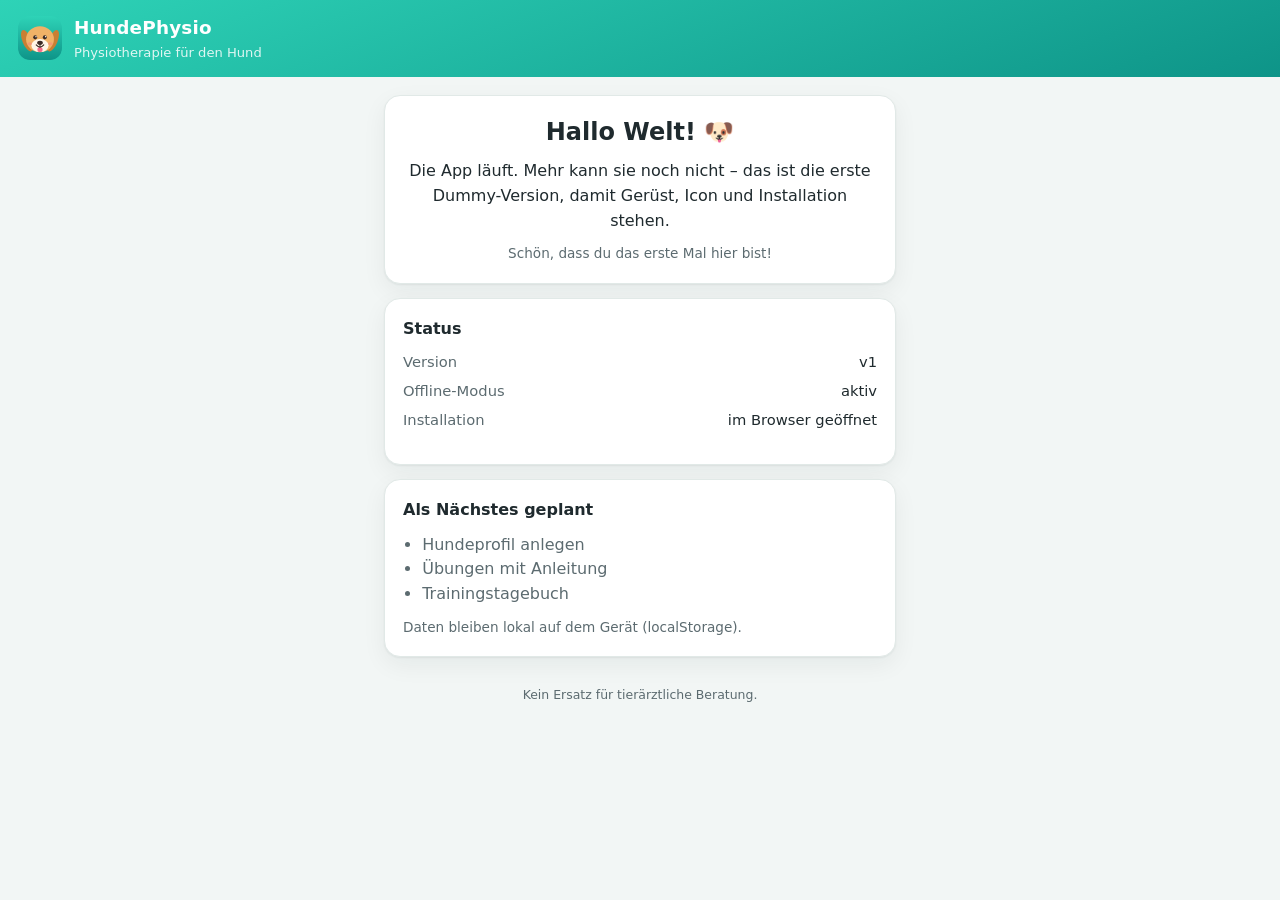
==== index.html @ 02b48627 "Erste Dummy-Version der HundePhysio-PWA Statische PWA ohne Build-Schritt: Hallo-Welt-Seite, Manifest" ====
<!doctype html>
<html lang="de">
<head>
  <meta charset="utf-8">
  <meta name="viewport" content="width=device-width, initial-scale=1, viewport-fit=cover">
  <title>HundePhysio</title>
  <meta name="description" content="Einfache App für die Physiotherapie mit Hund.">
  <meta name="theme-color" content="#0E9488">
  <link rel="manifest" href="manifest.webmanifest">
  <link rel="icon" href="icons/icon.svg" type="image/svg+xml">
  <link rel="icon" href="icons/favicon-32.png" sizes="32x32">
  <link rel="apple-touch-icon" href="icons/apple-touch-icon.png">
  <meta name="apple-mobile-web-app-capable" content="yes">
  <meta name="apple-mobile-web-app-status-bar-style" content="black-translucent">
  <meta name="apple-mobile-web-app-title" content="HundePhysio">
  <link rel="stylesheet" href="styles.css">
</head>
<body>
  <header class="topbar">
    <img class="logo" src="icons/icon.svg" width="44" height="44" alt="">
    <div>
      <h1>HundePhysio</h1>
      <p class="tagline">Physiotherapie für den Hund</p>
    </div>
    <span id="netz" class="badge" hidden>offline</span>
  </header>

  <main>
    <section class="card hero">
      <h2>Hallo&nbsp;Welt! 🐶</h2>
      <p>
        Die App läuft. Mehr kann sie noch nicht &ndash; das ist die erste
        Dummy-Version, damit Gerüst, Icon und Installation stehen.
      </p>
      <p class="hint" id="besuch"></p>
    </section>

    <section class="card">
      <h3>Status</h3>
      <dl class="status">
        <dt>Version</dt><dd id="version">&hellip;</dd>
        <dt>Offline&#8209;Modus</dt><dd id="sw-status">wird geprüft&hellip;</dd>
        <dt>Installation</dt><dd id="install-status">im Browser geöffnet</dd>
      </dl>
      <button id="install" class="btn" hidden>Auf dem Gerät installieren</button>
    </section>

    <section class="card next">
      <h3>Als Nächstes geplant</h3>
      <ul>
        <li>Hundeprofil anlegen</li>
        <li>Übungen mit Anleitung</li>
        <li>Trainingstagebuch</li>
      </ul>
      <p class="hint">Daten bleiben lokal auf dem Gerät (localStorage).</p>
    </section>
  </main>

  <footer>
    <p>Kein Ersatz für tierärztliche Beratung.</p>
  </footer>

  <script src="app.js"></script>
</body>
</html>
---- styles.css ----
:root {
  --gruen: #0E9488;
  --gruen-hell: #2ED3B7;
  --text: #1F2A2E;
  --gedaempft: #5C6B70;
  --flaeche: #ffffff;
  --grund: #F2F6F5;
  --rand: #E1E9E7;
  --schatten: 0 1px 2px rgba(15, 40, 40, .06), 0 8px 24px rgba(15, 40, 40, .06);
}

@media (prefers-color-scheme: dark) {
  :root {
    --text: #ECF3F1;
    --gedaempft: #9FB2AE;
    --flaeche: #16211F;
    --grund: #0D1514;
    --rand: #24332F;
    --schatten: none;
  }
}

* { box-sizing: border-box; }

body {
  margin: 0;
  font: 16px/1.55 system-ui, -apple-system, "Segoe UI", Roboto, sans-serif;
  color: var(--text);
  background: var(--grund);
  -webkit-text-size-adjust: 100%;
}

.topbar {
  display: flex;
  align-items: center;
  gap: 12px;
  padding: calc(14px + env(safe-area-inset-top)) 18px 14px;
  color: #fff;
  background: linear-gradient(160deg, var(--gruen-hell), var(--gruen));
}

.logo { border-radius: 12px; flex: none; }
.topbar h1 { margin: 0; font-size: 1.15rem; letter-spacing: .2px; }
.tagline { margin: 0; font-size: .82rem; opacity: .85; }

.badge {
  margin-left: auto;
  padding: 3px 10px;
  border-radius: 999px;
  font-size: .75rem;
  background: rgba(0, 0, 0, .22);
}

main {
  max-width: 34rem;
  margin: 0 auto;
  padding: 18px 16px 8px;
  display: grid;
  gap: 14px;
}

.card {
  background: var(--flaeche);
  border: 1px solid var(--rand);
  border-radius: 16px;
  padding: 18px;
  box-shadow: var(--schatten);
}

.card h2 { margin: 0 0 8px; font-size: 1.5rem; }
.card h3 { margin: 0 0 10px; font-size: 1rem; }
.card p { margin: 0 0 10px; }
.card p:last-child { margin-bottom: 0; }

.hero { text-align: center; }
.hint { color: var(--gedaempft); font-size: .85rem; }

.status {
  display: grid;
  grid-template-columns: auto 1fr;
  gap: 6px 16px;
  margin: 0 0 14px;
  font-size: .92rem;
}
.status dt { color: var(--gedaempft); }
.status dd { margin: 0; text-align: right; }

.btn {
  width: 100%;
  padding: 12px 16px;
  border: 0;
  border-radius: 12px;
  font: inherit;
  font-weight: 600;
  color: #fff;
  background: var(--gruen);
  cursor: pointer;
}
.btn:active { transform: translateY(1px); }

.next ul { margin: 0 0 10px; padding-left: 1.2em; color: var(--gedaempft); }

footer {
  padding: 8px 16px calc(20px + env(safe-area-inset-bottom));
  text-align: center;
  color: var(--gedaempft);
  font-size: .78rem;
}
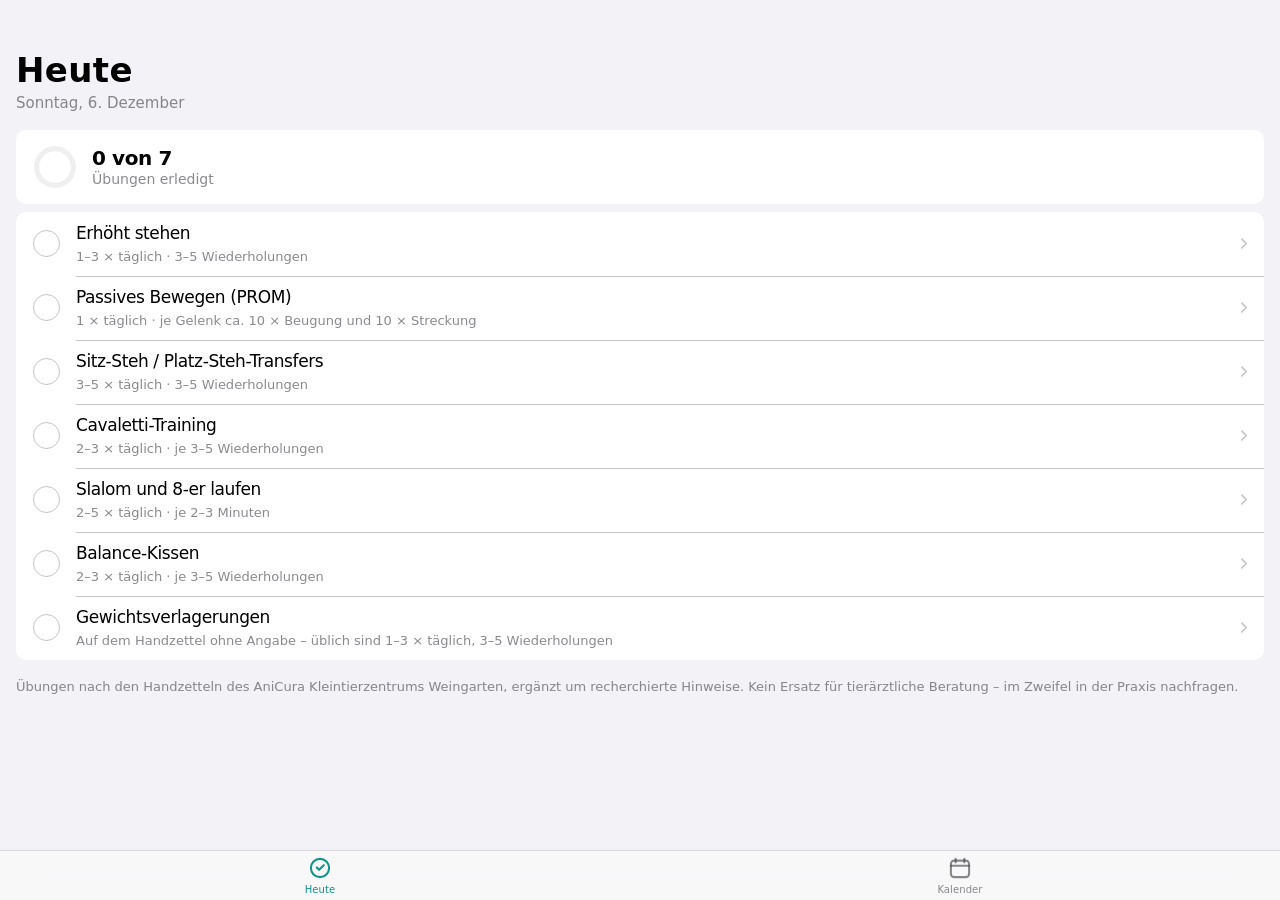
==== commit 5c00ed83: "Tagesplan, Uebungsdetails und Monatskalender Aus der Hallo-Welt-Version wird die eigentliche App:  -" ====
--- a/index.html
+++ b/index.html
@@ -2,64 +2,138 @@
 <html lang="de">
 <head>
   <meta charset="utf-8">
-  <meta name="viewport" content="width=device-width, initial-scale=1, viewport-fit=cover">
+  <meta name="viewport" content="width=device-width, initial-scale=1, viewport-fit=cover, user-scalable=no">
   <title>HundePhysio</title>
-  <meta name="description" content="Einfache App für die Physiotherapie mit Hund.">
-  <meta name="theme-color" content="#0E9488">
+  <meta name="description" content="Tägliche Physio-Übungen für den Hund abhaken und im Monatsüberblick verfolgen.">
+  <meta name="theme-color" content="#F2F2F7" media="(prefers-color-scheme: light)">
+  <meta name="theme-color" content="#000000" media="(prefers-color-scheme: dark)">
   <link rel="manifest" href="manifest.webmanifest">
   <link rel="icon" href="icons/icon.svg" type="image/svg+xml">
   <link rel="icon" href="icons/favicon-32.png" sizes="32x32">
   <link rel="apple-touch-icon" href="icons/apple-touch-icon.png">
   <meta name="apple-mobile-web-app-capable" content="yes">
-  <meta name="apple-mobile-web-app-status-bar-style" content="black-translucent">
+  <meta name="mobile-web-app-capable" content="yes">
+  <meta name="apple-mobile-web-app-status-bar-style" content="default">
   <meta name="apple-mobile-web-app-title" content="HundePhysio">
   <link rel="stylesheet" href="styles.css">
 </head>
 <body>
-  <header class="topbar">
-    <img class="logo" src="icons/icon.svg" width="44" height="44" alt="">
-    <div>
-      <h1>HundePhysio</h1>
-      <p class="tagline">Physiotherapie für den Hund</p>
+
+<!-- ------------------------------------------------------------- Heute --- -->
+<section class="screen" id="screen-heute" aria-label="Heute">
+  <header class="navbar">
+    <span class="navbar-title">Heute</span>
+  </header>
+  <div class="scroll" id="scroll-heute">
+    <div class="title-block">
+      <h1 class="large-title">Heute</h1>
+      <p class="title-sub" id="heute-datum"></p>
     </div>
-    <span id="netz" class="badge" hidden>offline</span>
+
+    <div class="card summary" id="heute-summary">
+      <svg class="ring" viewBox="0 0 40 40" aria-hidden="true">
+        <circle class="ring-bg" cx="20" cy="20" r="16"></circle>
+        <circle class="ring-fg" cx="20" cy="20" r="16"></circle>
+      </svg>
+      <div class="summary-text">
+        <strong id="heute-stand">0 von 7</strong>
+        <span id="heute-hinweis">Übungen erledigt</span>
+      </div>
+      <div class="summary-streak" id="heute-serie"></div>
+    </div>
+
+    <ul class="list" id="liste-heute"></ul>
+
+    <p class="footnote">
+      Übungen nach den Handzetteln des AniCura Kleintierzentrums Weingarten,
+      ergänzt um recherchierte Hinweise. Kein Ersatz für tierärztliche Beratung –
+      im Zweifel in der Praxis nachfragen.
+    </p>
+  </div>
+</section>
+
+<!-- ---------------------------------------------------------- Kalender --- -->
+<section class="screen" id="screen-kalender" aria-label="Kalender" hidden>
+  <header class="navbar">
+    <span class="navbar-title">Kalender</span>
   </header>
+  <div class="scroll" id="scroll-kalender">
+    <div class="title-block">
+      <h1 class="large-title">Kalender</h1>
+      <p class="title-sub">Monatsübersicht</p>
+    </div>
 
-  <main>
-    <section class="card hero">
-      <h2>Hallo&nbsp;Welt! 🐶</h2>
-      <p>
-        Die App läuft. Mehr kann sie noch nicht &ndash; das ist die erste
-        Dummy-Version, damit Gerüst, Icon und Installation stehen.
-      </p>
-      <p class="hint" id="besuch"></p>
-    </section>
+    <div class="card calendar">
+      <div class="cal-head">
+        <button class="cal-nav" id="cal-zurueck" aria-label="Vorheriger Monat">
+          <svg viewBox="0 0 24 24" aria-hidden="true"><path d="M15 4 7 12l8 8"/></svg>
+        </button>
+        <span class="cal-monat" id="cal-monat"></span>
+        <button class="cal-nav" id="cal-vor" aria-label="Nächster Monat">
+          <svg viewBox="0 0 24 24" aria-hidden="true"><path d="M9 4l8 8-8 8"/></svg>
+        </button>
+      </div>
+      <div class="cal-wochentage" aria-hidden="true">
+        <span>Mo</span><span>Di</span><span>Mi</span><span>Do</span><span>Fr</span><span>Sa</span><span>So</span>
+      </div>
+      <div class="cal-grid" id="cal-grid"></div>
+    </div>
 
-    <section class="card">
-      <h3>Status</h3>
-      <dl class="status">
-        <dt>Version</dt><dd id="version">&hellip;</dd>
-        <dt>Offline&#8209;Modus</dt><dd id="sw-status">wird geprüft&hellip;</dd>
-        <dt>Installation</dt><dd id="install-status">im Browser geöffnet</dd>
-      </dl>
-      <button id="install" class="btn" hidden>Auf dem Gerät installieren</button>
-    </section>
+    <h2 class="section-header">Monatsbilanz</h2>
+    <ul class="list" id="monats-statistik"></ul>
 
-    <section class="card next">
-      <h3>Als Nächstes geplant</h3>
-      <ul>
-        <li>Hundeprofil anlegen</li>
-        <li>Übungen mit Anleitung</li>
-        <li>Trainingstagebuch</li>
-      </ul>
-      <p class="hint">Daten bleiben lokal auf dem Gerät (localStorage).</p>
-    </section>
-  </main>
+    <h2 class="section-header">Übungen im Monat</h2>
+    <ul class="list" id="monats-uebungen"></ul>
 
-  <footer>
-    <p>Kein Ersatz für tierärztliche Beratung.</p>
-  </footer>
+    <p class="footnote">
+      Ein Tag gilt als vollständig, wenn alle sieben Übungen abgehakt sind.
+      Vergangene Tage lassen sich nachtragen – tippe dafür auf einen Tag.
+    </p>
+  </div>
+</section>
 
-  <script src="app.js"></script>
+<!-- ------------------------------------------------------------ Detail --- -->
+<section class="screen detail" id="screen-detail" aria-label="Übung" hidden>
+  <header class="navbar">
+    <button class="navbar-back" id="detail-zurueck">
+      <svg viewBox="0 0 24 24" aria-hidden="true"><path d="M15 4 7 12l8 8"/></svg>
+      <span id="detail-zurueck-label">Heute</span>
+    </button>
+    <span class="navbar-title" id="detail-navtitel"></span>
+  </header>
+  <div class="scroll" id="scroll-detail"></div>
+</section>
+
+<!-- -------------------------------------------------------------- Tabs --- -->
+<nav class="tabbar" id="tabbar">
+  <button class="tab is-active" data-tab="heute" aria-current="page">
+    <svg viewBox="0 0 24 24" aria-hidden="true">
+      <path d="M9 11.5l2.2 2.2L15.5 9.4"/>
+      <circle cx="12" cy="12" r="8.4"/>
+    </svg>
+    <span>Heute</span>
+  </button>
+  <button class="tab" data-tab="kalender">
+    <svg viewBox="0 0 24 24" aria-hidden="true">
+      <rect x="3.6" y="5.2" width="16.8" height="15.2" rx="3"/>
+      <path d="M3.6 10h16.8M8 3.4v3.4M16 3.4v3.4"/>
+    </svg>
+    <span>Kalender</span>
+  </button>
+</nav>
+
+<!-- ------------------------------------------------------------- Sheet --- -->
+<div class="sheet-backdrop" id="sheet-backdrop" hidden></div>
+<div class="sheet" id="sheet" role="dialog" aria-modal="true" aria-label="Tagesdetails" hidden>
+  <div class="sheet-grip" aria-hidden="true"></div>
+  <div class="sheet-head">
+    <strong id="sheet-titel"></strong>
+    <button class="sheet-close" id="sheet-close">Fertig</button>
+  </div>
+  <div class="sheet-body" id="sheet-body"></div>
+</div>
+
+<script src="exercises.js"></script>
+<script src="app.js"></script>
 </body>
 </html>
--- a/styles.css
+++ b/styles.css
@@ -1,108 +1,493 @@
+/* -------------------------------------------------------------------------
+   HundePhysio – Oberfläche nach den iOS Human Interface Guidelines:
+   System-Schrift, Large Titles, Inset-Grouped-Listen, Tab-Bar mit Blur.
+   ------------------------------------------------------------------------- */
+
 :root {
-  --gruen: #0E9488;
-  --gruen-hell: #2ED3B7;
-  --text: #1F2A2E;
-  --gedaempft: #5C6B70;
-  --flaeche: #ffffff;
-  --grund: #F2F6F5;
-  --rand: #E1E9E7;
-  --schatten: 0 1px 2px rgba(15, 40, 40, .06), 0 8px 24px rgba(15, 40, 40, .06);
+  color-scheme: light dark;
+
+  --bg: #F2F2F7;
+  --bg-elevated: #FFFFFF;
+  --bg-grouped: #F2F2F7;
+  --label: #000000;
+  --label-2: rgba(60, 60, 67, .6);
+  --label-3: rgba(60, 60, 67, .3);
+  --separator: rgba(60, 60, 67, .29);
+  --fill: rgba(120, 120, 128, .12);
+  --fill-strong: rgba(120, 120, 128, .2);
+  --tint: #0E9488;
+  --tint-soft: rgba(14, 148, 136, .12);
+  --rot: #FF3B30;
+  --bar: rgba(249, 249, 249, .82);
+
+  --radius: 10px;
+  --inset: 16px;
+  --ease: cubic-bezier(.32, .72, 0, 1);
 }
 
 @media (prefers-color-scheme: dark) {
   :root {
-    --text: #ECF3F1;
-    --gedaempft: #9FB2AE;
-    --flaeche: #16211F;
-    --grund: #0D1514;
-    --rand: #24332F;
-    --schatten: none;
+    --bg: #000000;
+    --bg-elevated: #1C1C1E;
+    --bg-grouped: #000000;
+    --label: #FFFFFF;
+    --label-2: rgba(235, 235, 245, .6);
+    --label-3: rgba(235, 235, 245, .3);
+    --separator: rgba(84, 84, 88, .65);
+    --fill: rgba(120, 120, 128, .24);
+    --fill-strong: rgba(120, 120, 128, .36);
+    --tint: #2FD3B7;
+    --tint-soft: rgba(47, 211, 183, .16);
+    --bar: rgba(28, 28, 30, .78);
   }
 }
 
-* { box-sizing: border-box; }
+* { box-sizing: border-box; -webkit-tap-highlight-color: transparent; }
+
+html, body {
+  height: 100%;
+  overflow: hidden;
+  overscroll-behavior: none;
+}
 
 body {
   margin: 0;
-  font: 16px/1.55 system-ui, -apple-system, "Segoe UI", Roboto, sans-serif;
-  color: var(--text);
-  background: var(--grund);
+  background: var(--bg);
+  color: var(--label);
+  font: 17px/1.4 -apple-system, BlinkMacSystemFont, "SF Pro Text", "Segoe UI",
+        system-ui, Roboto, sans-serif;
+  -webkit-font-smoothing: antialiased;
   -webkit-text-size-adjust: 100%;
 }
 
-.topbar {
-  display: flex;
-  align-items: center;
-  gap: 12px;
-  padding: calc(14px + env(safe-area-inset-top)) 18px 14px;
+button { font: inherit; color: inherit; background: none; border: 0; padding: 0; cursor: pointer; }
+
+/* ------------------------------------------------------------- Screens --- */
+
+.screen {
+  position: fixed;
+  inset: 0;
+  display: flex;
+  flex-direction: column;
+}
+
+.screen[hidden] { display: none; }
+
+.scroll {
+  flex: 1;
+  overflow-y: auto;
+  -webkit-overflow-scrolling: touch;
+  overscroll-behavior-y: contain;
+  padding-bottom: calc(60px + env(safe-area-inset-bottom) + 24px);
+}
+
+/* Detail wird über die Tabs geschoben – wie ein Push in einer NavigationView. */
+.screen.detail {
+  z-index: 30;
+  background: var(--bg);
+  transform: translateX(100%);
+  transition: transform .38s var(--ease);
+}
+.screen.detail.is-open { transform: translateX(0); }
+.screen.detail .scroll { padding-bottom: calc(env(safe-area-inset-bottom) + 32px); }
+
+/* ------------------------------------------------------------- Navbar ---- */
+
+.navbar {
+  position: relative;
+  z-index: 2;
+  display: flex;
+  align-items: center;
+  justify-content: center;
+  min-height: 44px;
+  padding: 0 8px;
+  padding-top: env(safe-area-inset-top);
+  background: var(--bar);
+  backdrop-filter: saturate(180%) blur(20px);
+  -webkit-backdrop-filter: saturate(180%) blur(20px);
+  box-shadow: 0 .5px 0 var(--separator);
+  opacity: 0;
+  transition: opacity .2s linear;
+}
+.navbar.is-visible { opacity: 1; }
+.screen.detail .navbar { opacity: 1; }
+
+.navbar-title {
+  font-size: 17px;
+  font-weight: 600;
+  letter-spacing: -.4px;
+  white-space: nowrap;
+  overflow: hidden;
+  text-overflow: ellipsis;
+  max-width: 62%;
+}
+
+.navbar-back {
+  position: absolute;
+  left: 8px;
+  bottom: 6px;
+  display: flex;
+  align-items: center;
+  gap: 3px;
+  color: var(--tint);
+  font-size: 17px;
+  letter-spacing: -.4px;
+  padding: 4px 8px 4px 0;
+}
+.navbar-back svg { width: 18px; height: 18px; fill: none; stroke: currentColor; stroke-width: 2.6; stroke-linecap: round; stroke-linejoin: round; }
+.navbar-back:active { opacity: .4; }
+
+/* --------------------------------------------------------- Large Title --- */
+
+.title-block { padding: 6px var(--inset) 8px; }
+
+.large-title {
+  margin: 0;
+  font-size: 34px;
+  line-height: 41px;
+  font-weight: 700;
+  letter-spacing: .37px;
+}
+
+.title-sub {
+  margin: 2px 0 0;
+  color: var(--label-2);
+  font-size: 15px;
+}
+
+.section-header {
+  margin: 26px var(--inset) 7px;
+  font-size: 13px;
+  font-weight: 400;
+  text-transform: uppercase;
+  letter-spacing: .5px;
+  color: var(--label-2);
+}
+
+.footnote {
+  margin: 18px var(--inset) 0;
+  font-size: 13px;
+  line-height: 1.35;
+  color: var(--label-2);
+}
+
+/* --------------------------------------------------------------- Card --- */
+
+.card {
+  margin: 8px var(--inset) 0;
+  background: var(--bg-elevated);
+  border-radius: var(--radius);
+  overflow: hidden;
+}
+
+.summary {
+  display: flex;
+  align-items: center;
+  gap: 14px;
+  padding: 14px 16px;
+}
+
+.ring { width: 46px; height: 46px; flex: none; transform: rotate(-90deg); }
+.ring circle { fill: none; stroke-width: 4.5; stroke-linecap: round; }
+.ring-bg { stroke: var(--fill); }
+.ring-fg {
+  stroke: var(--tint);
+  stroke-dasharray: 100.5;
+  stroke-dashoffset: 100.5;
+  transition: stroke-dashoffset .45s var(--ease);
+}
+
+.summary-text { display: flex; flex-direction: column; line-height: 1.25; }
+.summary-text strong { font-size: 20px; font-weight: 600; letter-spacing: -.4px; }
+.summary-text span { font-size: 14px; color: var(--label-2); }
+
+.summary-streak {
+  margin-left: auto;
+  text-align: right;
+  font-size: 13px;
+  color: var(--label-2);
+}
+.summary-streak b { display: block; font-size: 17px; color: var(--label); }
+
+/* --------------------------------------------------------------- Liste --- */
+
+.list {
+  list-style: none;
+  margin: 8px var(--inset) 0;
+  padding: 0;
+  background: var(--bg-elevated);
+  border-radius: var(--radius);
+  overflow: hidden;
+}
+
+.list li { position: relative; display: flex; align-items: center; }
+.list li + li::before {
+  content: "";
+  position: absolute;
+  left: 60px;
+  right: 0;
+  top: 0;
+  height: .5px;
+  background: var(--separator);
+}
+.list li.plain + li.plain::before { left: 16px; }
+
+/* Abhak-Kreis */
+.check {
+  flex: none;
+  width: 60px;
+  align-self: stretch;
+  display: flex;
+  align-items: center;
+  justify-content: center;
+}
+.check i {
+  display: block;
+  width: 27px;
+  height: 27px;
+  border-radius: 50%;
+  border: 1.8px solid var(--label-3);
+  position: relative;
+  transition: background-color .18s ease, border-color .18s ease, transform .18s var(--ease);
+}
+.check i::after {
+  content: "";
+  position: absolute;
+  left: 7.5px;
+  top: 5.5px;
+  width: 8px;
+  height: 13px;
+  border: solid #fff;
+  border-width: 0 2.4px 2.4px 0;
+  transform: rotate(45deg) scale(.4);
+  opacity: 0;
+  transition: opacity .15s ease, transform .2s var(--ease);
+}
+.check[aria-pressed="true"] i {
+  background: var(--tint);
+  border-color: var(--tint);
+}
+.check[aria-pressed="true"] i::after { opacity: 1; transform: rotate(45deg) scale(1); }
+.check:active i { transform: scale(.88); }
+
+.row-main {
+  flex: 1;
+  display: flex;
+  align-items: center;
+  gap: 10px;
+  min-height: 62px;
+  padding: 10px 14px 10px 0;
+  text-align: left;
+}
+.row-main:active { background: var(--fill); }
+
+.row-text { flex: 1; display: flex; flex-direction: column; gap: 2px; min-width: 0; }
+.row-title { font-size: 17px; letter-spacing: -.4px; }
+.row-sub { font-size: 13px; color: var(--label-2); }
+.check[aria-pressed="true"] ~ .row-main .row-title { color: var(--label-2); }
+
+.chevron { width: 13px; height: 13px; flex: none; fill: none; stroke: var(--label-3); stroke-width: 3; stroke-linecap: round; stroke-linejoin: round; }
+
+/* Reine Textzeile (Statistik) */
+.list li.plain { padding: 11px 16px; justify-content: space-between; gap: 12px; }
+.list li.plain span { color: var(--label-2); font-size: 15px; text-align: right; }
+.list li.plain b { font-weight: 400; font-size: 17px; letter-spacing: -.4px; }
+
+/* ------------------------------------------------------------ Kalender --- */
+
+.calendar { padding: 6px 8px 12px; }
+
+.cal-head { display: flex; align-items: center; justify-content: space-between; padding: 6px 8px 10px; }
+.cal-monat { font-size: 17px; font-weight: 600; letter-spacing: -.4px; }
+.cal-nav { width: 40px; height: 34px; display: flex; align-items: center; justify-content: center; color: var(--tint); }
+.cal-nav svg { width: 17px; height: 17px; fill: none; stroke: currentColor; stroke-width: 2.6; stroke-linecap: round; stroke-linejoin: round; }
+.cal-nav:disabled { color: var(--label-3); }
+.cal-nav:active:not(:disabled) { opacity: .4; }
+
+.cal-wochentage, .cal-grid {
+  display: grid;
+  grid-template-columns: repeat(7, 1fr);
+  gap: 2px 0;
+}
+.cal-wochentage span {
+  text-align: center;
+  font-size: 12px;
+  font-weight: 600;
+  color: var(--label-2);
+  padding-bottom: 4px;
+}
+
+.cal-tag {
+  aspect-ratio: 1;
+  display: flex;
+  flex-direction: column;
+  align-items: center;
+  justify-content: center;
+  gap: 3px;
+  position: relative;
+  font-size: 15px;
+  border-radius: 50%;
+}
+.cal-tag.leer { visibility: hidden; }
+.cal-tag:active:not(.zukunft) { background: var(--fill); }
+.cal-tag.zukunft { color: var(--label-3); }
+.cal-tag.heute .cal-num {
+  background: var(--tint);
   color: #fff;
-  background: linear-gradient(160deg, var(--gruen-hell), var(--gruen));
-}
-
-.logo { border-radius: 12px; flex: none; }
-.topbar h1 { margin: 0; font-size: 1.15rem; letter-spacing: .2px; }
-.tagline { margin: 0; font-size: .82rem; opacity: .85; }
-
-.badge {
-  margin-left: auto;
-  padding: 3px 10px;
+  border-radius: 50%;
+  width: 26px;
+  height: 26px;
+  display: flex;
+  align-items: center;
+  justify-content: center;
+}
+.cal-num { width: 26px; height: 26px; display: flex; align-items: center; justify-content: center; }
+
+.cal-punkt { width: 6px; height: 6px; border-radius: 50%; background: transparent; }
+.cal-punkt.teil { background: var(--label-3); }
+.cal-punkt.voll { background: var(--tint); }
+
+/* -------------------------------------------------------------- Detail --- */
+
+.detail-hero { padding: 4px var(--inset) 0; }
+.detail-hero h1 { margin: 6px 0 0; font-size: 30px; line-height: 36px; font-weight: 700; letter-spacing: .3px; }
+.detail-hero p { margin: 8px 0 0; color: var(--label-2); font-size: 15px; line-height: 1.45; }
+
+.chips { display: flex; flex-wrap: wrap; gap: 6px; margin: 12px var(--inset) 0; }
+.chip {
+  font-size: 13px;
+  padding: 5px 10px;
   border-radius: 999px;
-  font-size: .75rem;
-  background: rgba(0, 0, 0, .22);
-}
-
-main {
-  max-width: 34rem;
-  margin: 0 auto;
-  padding: 18px 16px 8px;
-  display: grid;
-  gap: 14px;
-}
-
-.card {
-  background: var(--flaeche);
-  border: 1px solid var(--rand);
-  border-radius: 16px;
-  padding: 18px;
-  box-shadow: var(--schatten);
-}
-
-.card h2 { margin: 0 0 8px; font-size: 1.5rem; }
-.card h3 { margin: 0 0 10px; font-size: 1rem; }
-.card p { margin: 0 0 10px; }
-.card p:last-child { margin-bottom: 0; }
-
-.hero { text-align: center; }
-.hint { color: var(--gedaempft); font-size: .85rem; }
-
-.status {
-  display: grid;
-  grid-template-columns: auto 1fr;
-  gap: 6px 16px;
-  margin: 0 0 14px;
-  font-size: .92rem;
-}
-.status dt { color: var(--gedaempft); }
-.status dd { margin: 0; text-align: right; }
-
-.btn {
-  width: 100%;
-  padding: 12px 16px;
-  border: 0;
-  border-radius: 12px;
-  font: inherit;
+  background: var(--tint-soft);
+  color: var(--tint);
+}
+
+.block { margin: 8px var(--inset) 0; background: var(--bg-elevated); border-radius: var(--radius); padding: 14px 16px; }
+.block h3 { margin: 0 0 8px; font-size: 15px; font-weight: 600; letter-spacing: -.2px; }
+.block ol, .block ul { margin: 0; padding-left: 20px; }
+.block li { margin: 0 0 8px; font-size: 15px; line-height: 1.45; }
+.block li:last-child { margin-bottom: 0; }
+.block p { margin: 0; font-size: 15px; line-height: 1.45; }
+.block.warn { background: color-mix(in srgb, var(--rot) 10%, var(--bg-elevated)); }
+.block.warn h3 { color: var(--rot); }
+.block.recherche { border: .5px dashed var(--separator); }
+.block .quelle { margin-top: 10px; font-size: 12px; color: var(--label-2); }
+
+/* Video */
+.video { margin: 8px var(--inset) 0; background: var(--bg-elevated); border-radius: var(--radius); overflow: hidden; }
+.video-head { padding: 12px 16px; }
+.video-head strong { display: block; font-size: 15px; font-weight: 600; }
+.video-head span { display: block; margin-top: 2px; font-size: 13px; color: var(--label-2); }
+.video-frame { position: relative; aspect-ratio: 16 / 9; background: #000; }
+.video-frame iframe { position: absolute; inset: 0; width: 100%; height: 100%; border: 0; }
+.video-play {
+  position: absolute;
+  inset: 0;
+  display: flex;
+  flex-direction: column;
+  align-items: center;
+  justify-content: center;
+  gap: 8px;
+  color: #fff;
+  background: linear-gradient(160deg, #2b2f31, #101314);
+  font-size: 14px;
+}
+.video-play svg { width: 54px; height: 54px; fill: rgba(255, 255, 255, .95); }
+.video-play:active { opacity: .7; }
+.video-link { display: block; padding: 11px 16px; font-size: 15px; color: var(--tint); text-decoration: none; }
+.video-link:active { background: var(--fill); }
+
+/* Aktionsknopf */
+.action {
+  display: block;
+  width: calc(100% - 2 * var(--inset));
+  margin: 22px var(--inset) 0;
+  padding: 15px;
+  border-radius: 14px;
+  background: var(--tint);
+  color: #fff;
+  font-size: 17px;
   font-weight: 600;
-  color: #fff;
-  background: var(--gruen);
-  cursor: pointer;
-}
-.btn:active { transform: translateY(1px); }
-
-.next ul { margin: 0 0 10px; padding-left: 1.2em; color: var(--gedaempft); }
-
-footer {
-  padding: 8px 16px calc(20px + env(safe-area-inset-bottom));
+  letter-spacing: -.4px;
   text-align: center;
-  color: var(--gedaempft);
-  font-size: .78rem;
-}
+}
+.action:active { opacity: .8; }
+.action.is-done { background: var(--fill); color: var(--label); }
+
+/* ------------------------------------------------------------- Tabbar ---- */
+
+.tabbar {
+  position: fixed;
+  left: 0;
+  right: 0;
+  bottom: 0;
+  z-index: 40;
+  display: flex;
+  padding-bottom: env(safe-area-inset-bottom);
+  background: var(--bar);
+  backdrop-filter: saturate(180%) blur(20px);
+  -webkit-backdrop-filter: saturate(180%) blur(20px);
+  box-shadow: 0 -.5px 0 var(--separator);
+}
+.tabbar[hidden] { display: none; }
+
+.tab {
+  flex: 1;
+  height: 49px;
+  display: flex;
+  flex-direction: column;
+  align-items: center;
+  justify-content: center;
+  gap: 2px;
+  color: var(--label-2);
+  font-size: 10px;
+  letter-spacing: .1px;
+}
+.tab svg { width: 26px; height: 26px; fill: none; stroke: currentColor; stroke-width: 1.9; stroke-linecap: round; stroke-linejoin: round; }
+.tab.is-active { color: var(--tint); }
+
+/* -------------------------------------------------------------- Sheet ---- */
+
+.sheet-backdrop {
+  position: fixed;
+  inset: 0;
+  z-index: 50;
+  background: rgba(0, 0, 0, .4);
+  opacity: 0;
+  transition: opacity .3s var(--ease);
+}
+.sheet-backdrop.is-open { opacity: 1; }
+.sheet-backdrop[hidden], .sheet[hidden] { display: none; }
+
+.sheet {
+  position: fixed;
+  left: 0;
+  right: 0;
+  bottom: 0;
+  z-index: 51;
+  max-height: 86vh;
+  display: flex;
+  flex-direction: column;
+  background: var(--bg);
+  border-radius: 14px 14px 0 0;
+  transform: translateY(100%);
+  transition: transform .38s var(--ease);
+}
+.sheet.is-open { transform: translateY(0); }
+
+.sheet-grip { width: 36px; height: 5px; border-radius: 3px; background: var(--label-3); margin: 6px auto 0; }
+.sheet-head { display: flex; align-items: center; justify-content: space-between; padding: 12px var(--inset) 4px; }
+.sheet-head strong { font-size: 17px; font-weight: 600; letter-spacing: -.4px; }
+.sheet-close { color: var(--tint); font-size: 17px; font-weight: 600; }
+.sheet-close:active { opacity: .4; }
+.sheet-body {
+  overflow-y: auto;
+  -webkit-overflow-scrolling: touch;
+  padding-bottom: calc(env(safe-area-inset-bottom) + 20px);
+}
+.sheet-body .list { margin-top: 12px; }
+.sheet-hinweis { margin: 12px var(--inset) 0; font-size: 13px; color: var(--label-2); }
+
+@media (prefers-reduced-motion: reduce) {
+  * { transition-duration: .01ms !important; }
+}
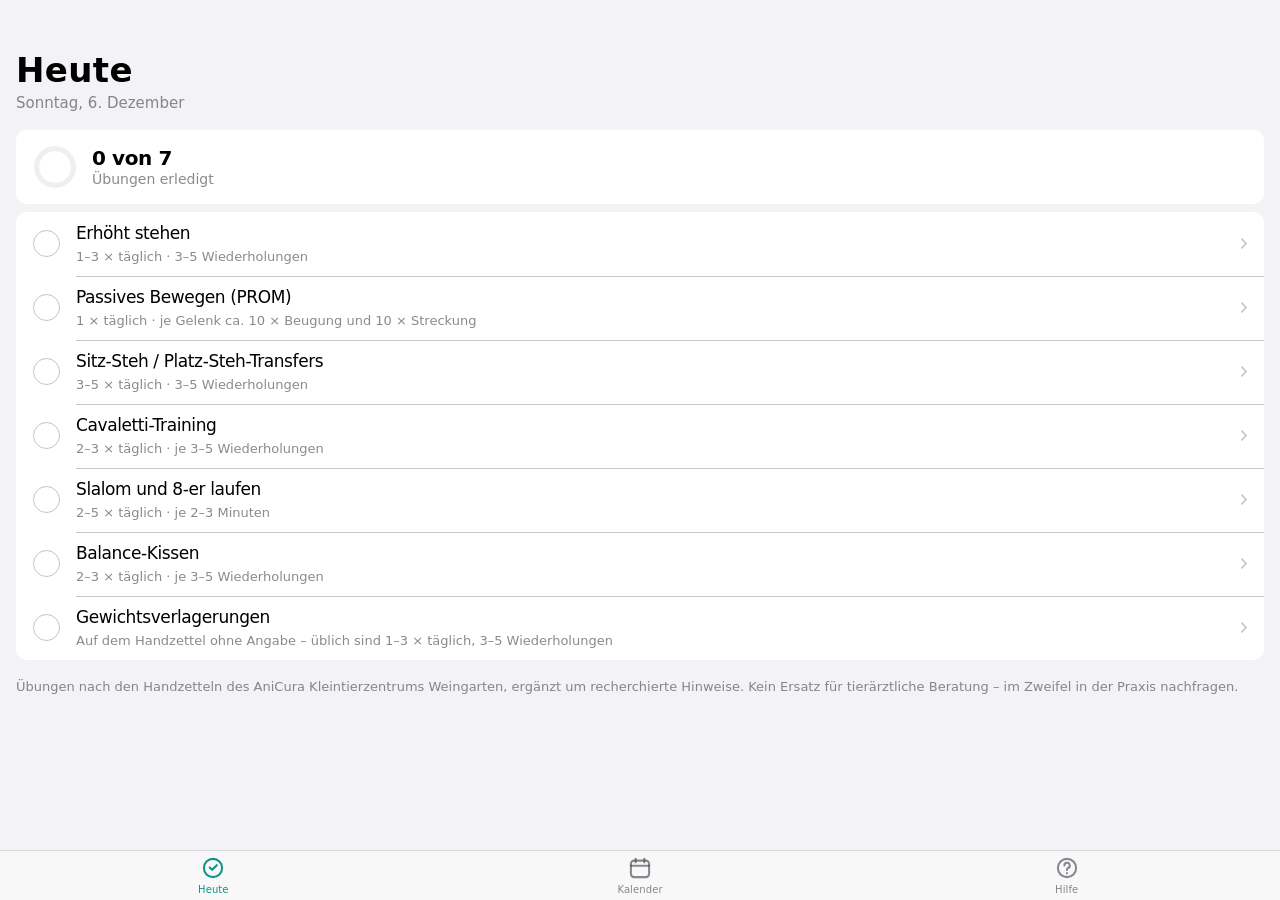
==== commit 109b4095: "Hilfeseite und Icon aus der Illustration - Neuer Tab "Hilfe": Installationsanleitung fuer iPhone und" ====
--- a/index.html
+++ b/index.html
@@ -8,8 +8,8 @@
   <meta name="theme-color" content="#F2F2F7" media="(prefers-color-scheme: light)">
   <meta name="theme-color" content="#000000" media="(prefers-color-scheme: dark)">
   <link rel="manifest" href="manifest.webmanifest">
-  <link rel="icon" href="icons/icon.svg" type="image/svg+xml">
   <link rel="icon" href="icons/favicon-32.png" sizes="32x32">
+  <link rel="icon" href="icons/icon-192.png" sizes="192x192">
   <link rel="apple-touch-icon" href="icons/apple-touch-icon.png">
   <meta name="apple-mobile-web-app-capable" content="yes">
   <meta name="mobile-web-app-capable" content="yes">
@@ -102,6 +102,112 @@
     <span class="navbar-title" id="detail-navtitel"></span>
   </header>
   <div class="scroll" id="scroll-detail"></div>
+</section>
+
+<!-- -------------------------------------------------------------- Hilfe --- -->
+<section class="screen" id="screen-hilfe" aria-label="Hilfe" hidden>
+  <header class="navbar">
+    <span class="navbar-title">Hilfe</span>
+  </header>
+  <div class="scroll" id="scroll-hilfe">
+    <div class="title-block">
+      <h1 class="large-title">Hilfe</h1>
+      <p class="title-sub">Installieren und benutzen</p>
+    </div>
+
+    <div class="card summary">
+      <img class="status-icon" src="icons/icon-192.png" width="46" height="46" alt="">
+      <div class="summary-text">
+        <strong id="install-lage">Läuft im Browser</strong>
+        <span id="install-lage-sub">Für den Home-Bildschirm der Anleitung unten folgen.</span>
+      </div>
+    </div>
+    <button class="action" id="install-knopf" hidden>Jetzt installieren</button>
+
+    <h2 class="section-header">Auf iPhone und iPad</h2>
+    <p class="hilfe-text">
+      Ab iOS 16.4 klappt das aus jedem Browser – die App landet als eigenes
+      Symbol auf dem Home-Bildschirm und startet ohne Adressleiste. Bei älteren
+      iOS-Versionen geht es nur über Safari.
+    </p>
+    <p class="hilfe-text">
+      Adresse der App:<br>
+      <code>sfutterer.github.io/hundePhysio</code>
+    </p>
+
+    <div class="faq">
+      <details open>
+        <summary>Safari <em>empfohlen</em></summary>
+        <ol>
+          <li>Die Adresse in Safari öffnen.</li>
+          <li>Unten in der Mitte auf das Teilen-Symbol tippen – das Quadrat mit dem Pfeil nach oben.</li>
+          <li>Im Menü nach unten wischen bis <b>„Zum Home-Bildschirm"</b>.</li>
+          <li>Namen prüfen und oben rechts auf <b>„Hinzufügen"</b> tippen.</li>
+        </ol>
+      </details>
+      <details>
+        <summary>Chrome</summary>
+        <ol>
+          <li>Die Adresse in Chrome öffnen.</li>
+          <li>Rechts in der Adressleiste auf das Teilen-Symbol tippen. Alternativ unten rechts <b>„…"</b> und dann <b>„Teilen"</b>.</li>
+          <li><b>„Zum Home-Bildschirm"</b> wählen.</li>
+          <li>Mit <b>„Hinzufügen"</b> bestätigen.</li>
+        </ol>
+      </details>
+      <details>
+        <summary>Firefox</summary>
+        <ol>
+          <li>Die Adresse in Firefox öffnen.</li>
+          <li>Unten rechts auf das Menü <b>„☰"</b> tippen.</li>
+          <li><b>„Teilen"</b> und dann <b>„Zum Home-Bildschirm"</b> wählen.</li>
+          <li>Mit <b>„Hinzufügen"</b> bestätigen.</li>
+        </ol>
+      </details>
+      <details>
+        <summary>Edge</summary>
+        <ol>
+          <li>Die Adresse in Edge öffnen.</li>
+          <li>Unten in der Mitte auf <b>„…"</b> tippen.</li>
+          <li><b>„Teilen"</b> und dann <b>„Zum Home-Bildschirm"</b> wählen.</li>
+          <li>Mit <b>„Hinzufügen"</b> bestätigen.</li>
+        </ol>
+      </details>
+    </div>
+
+    <div class="block warn">
+      <h3>Wichtig beim Browserwechsel</h3>
+      <p>
+        Jeder Browser und auch die installierte App haben unter iOS einen
+        eigenen Speicher. Haken aus dem Browser-Tab tauchen in der installierten
+        App nicht auf – und umgekehrt. Entscheide dich deshalb für einen Weg und
+        bleibe dabei: entweder die installierte App oder ein fester Browser.
+        Nach einem Wechsel fängt der Kalender dort bei null an.
+      </p>
+    </div>
+
+    <h2 class="section-header">Android und Computer</h2>
+    <div class="block">
+      <p>
+        In Chrome und Edge erscheint in der Adressleiste ein Installieren-Symbol,
+        alternativ im Menü der Eintrag <b>„App installieren"</b>. Ist das hier
+        möglich, zeigt diese Seite oben den Knopf <b>„Jetzt installieren"</b>.
+      </p>
+    </div>
+
+    <h2 class="section-header">Gut zu wissen</h2>
+    <ul class="list">
+      <li class="info"><b>Offline</b><span>Nach dem ersten Laden funktioniert alles ohne Internet – außer den Videos.</span></li>
+      <li class="info"><b>Daten</b><span>Die Haken liegen nur auf diesem Gerät. Nichts wird hochgeladen, es gibt kein Konto.</span></li>
+      <li class="info"><b>Löschen</b><span>Wird die App vom Home-Bildschirm gelöscht, sind die Haken weg.</span></li>
+      <li class="info"><b>Updates</b><span>Kommen automatisch, sobald die App mit Internet geöffnet wird.</span></li>
+      <li class="info"><b>Nachtragen</b><span>Im Kalender auf einen vergangenen Tag tippen.</span></li>
+    </ul>
+
+    <p class="footnote">
+      Version <span id="app-version">–</span> · Übungen nach den Handzetteln des
+      AniCura Kleintierzentrums Weingarten. Kein Ersatz für tierärztliche Beratung.
+    </p>
+  </div>
 </section>
 
 <!-- -------------------------------------------------------------- Tabs --- -->
@@ -120,6 +226,14 @@
     </svg>
     <span>Kalender</span>
   </button>
+  <button class="tab" data-tab="hilfe">
+    <svg viewBox="0 0 24 24" aria-hidden="true">
+      <circle cx="12" cy="12" r="8.4"/>
+      <path d="M9.6 9.6a2.5 2.5 0 1 1 3.3 2.4c-.6.2-.9.8-.9 1.4v.4"/>
+      <path d="M12 16.6v.2"/>
+    </svg>
+    <span>Hilfe</span>
+  </button>
 </nav>
 
 <!-- ------------------------------------------------------------- Sheet --- -->
--- a/styles.css
+++ b/styles.css
@@ -89,7 +89,6 @@
   transition: transform .38s var(--ease);
 }
 .screen.detail.is-open { transform: translateX(0); }
-.screen.detail .scroll { padding-bottom: calc(env(safe-area-inset-bottom) + 32px); }
 
 /* ------------------------------------------------------------- Navbar ---- */
 
@@ -414,6 +413,77 @@
 .action:active { opacity: .8; }
 .action.is-done { background: var(--fill); color: var(--label); }
 
+/* -------------------------------------------------------------- Hilfe --- */
+
+.status-icon { border-radius: 10px; flex: none; }
+
+.hilfe-text {
+  margin: 8px var(--inset) 0;
+  font-size: 15px;
+  line-height: 1.45;
+  color: var(--label-2);
+}
+
+code {
+  font-family: ui-monospace, SFMono-Regular, Menlo, monospace;
+  font-size: 14px;
+  color: var(--label);
+  background: var(--fill);
+  padding: 3px 7px;
+  border-radius: 6px;
+}
+
+.faq {
+  margin: 8px var(--inset) 0;
+  background: var(--bg-elevated);
+  border-radius: var(--radius);
+  overflow: hidden;
+}
+.faq details + details { border-top: .5px solid var(--separator); }
+
+.faq summary {
+  display: flex;
+  align-items: center;
+  gap: 8px;
+  min-height: 50px;
+  padding: 12px 16px;
+  font-size: 17px;
+  letter-spacing: -.4px;
+  cursor: pointer;
+  list-style: none;
+}
+.faq summary::-webkit-details-marker { display: none; }
+.faq summary::after {
+  content: "";
+  width: 8px;
+  height: 8px;
+  margin-left: auto;
+  border-right: 2px solid var(--label-3);
+  border-bottom: 2px solid var(--label-3);
+  transform: rotate(45deg) translate(-2px, -2px);
+  transition: transform .2s ease;
+}
+.faq details[open] summary::after { transform: rotate(225deg) translate(-2px, -2px); }
+.faq summary:active { background: var(--fill); }
+
+.faq summary em {
+  font-style: normal;
+  font-size: 12px;
+  color: var(--tint);
+  background: var(--tint-soft);
+  padding: 2px 8px;
+  border-radius: 999px;
+}
+
+.faq ol { margin: 0; padding: 0 16px 14px 38px; }
+.faq ol li { font-size: 15px; line-height: 1.45; margin-bottom: 9px; }
+.faq ol li:last-child { margin-bottom: 0; }
+
+.list li.info { display: block; padding: 11px 16px; }
+.list li.info b { display: block; font-size: 15px; font-weight: 600; letter-spacing: -.2px; }
+.list li.info span { display: block; margin-top: 2px; font-size: 14px; line-height: 1.4; color: var(--label-2); text-align: left; }
+.list li.info + li.info::before { left: 16px; }
+
 /* ------------------------------------------------------------- Tabbar ---- */
 
 .tabbar {
